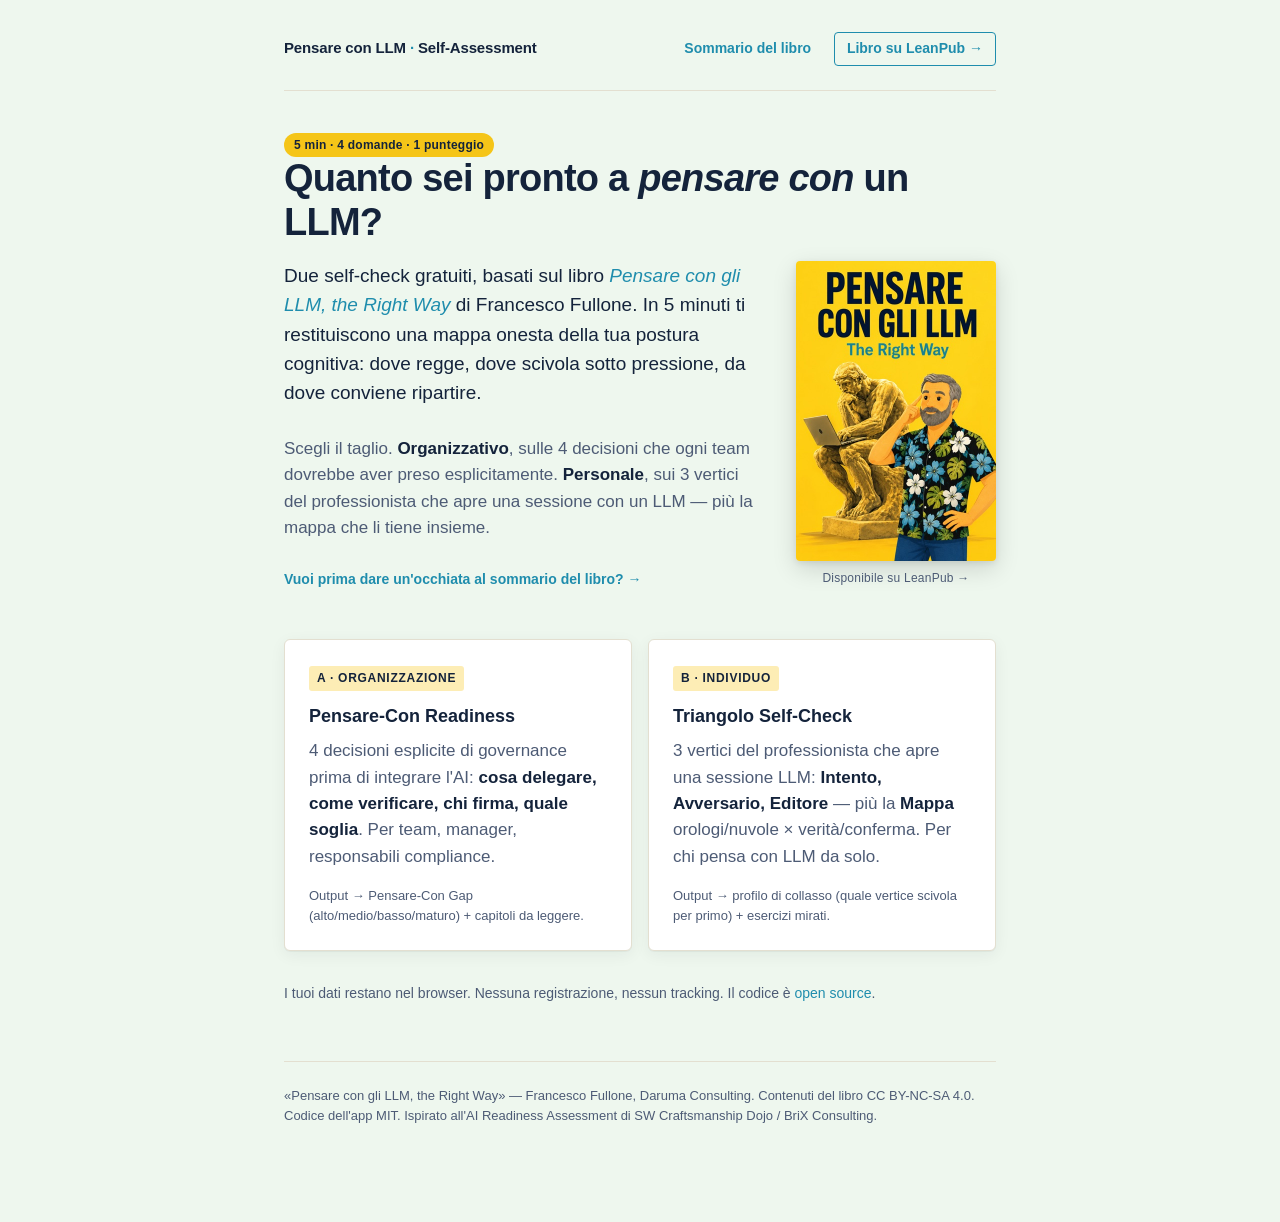
==== index.html @ b84a9ae2 "ui: rendere Sommario e Libro più visibili nel nav + link contestuali - Nav Sommario in evidenza (tea" ====
<!DOCTYPE html>
<html lang="it">
<head>
<meta charset="UTF-8" />
<meta name="viewport" content="width=device-width, initial-scale=1.0" />
<title>Pensare con LLM — Self-Assessment</title>
<meta name="description" content="Due self-check gratuiti basati sul libro «Pensare con gli LLM, the Right Way». 5 minuti, 4 domande, un punteggio." />
<link rel="stylesheet" href="styles.css" />
</head>
<body>
<div class="container">

  <header class="site">
    <div class="brand">Pensare con LLM <span class="dot">·</span> Self-Assessment</div>
    <nav>
      <a href="book/sommario.html" class="nav-highlight">Sommario del libro</a>
      <a href="https://leanpub.com/pensare-con-gli-llm" target="_blank" rel="noopener" class="nav-btn">Libro su LeanPub →</a>
    </nav>
  </header>

  <!-- ===================== LANDING ===================== -->
  <section id="landing">
    <span class="pill">5 min · 4 domande · 1 punteggio</span>
    <h1>Quanto sei pronto a <em>pensare con</em> un LLM?</h1>

    <div class="hero">
      <div class="hero-text">
        <p class="lead">Due self-check gratuiti, basati sul libro <a href="https://leanpub.com/pensare-con-gli-llm" target="_blank" rel="noopener"><em>Pensare con gli LLM, the Right Way</em></a> di Francesco Fullone. In 5 minuti ti restituiscono una mappa onesta della tua postura cognitiva: dove regge, dove scivola sotto pressione, da dove conviene ripartire.</p>
        <p>Scegli il taglio. <strong>Organizzativo</strong>, sulle 4 decisioni che ogni team dovrebbe aver preso esplicitamente. <strong>Personale</strong>, sui 3 vertici del professionista che apre una sessione con un LLM — più la mappa che li tiene insieme.</p>
        <p style="font-size:15px;"><a href="book/sommario.html" class="inline-cta">Vuoi prima dare un'occhiata al sommario del libro? →</a></p>
      </div>
      <a class="hero-cover" href="https://leanpub.com/pensare-con-gli-llm" target="_blank" rel="noopener" aria-label="Pensare con gli LLM, the Right Way — disponibile su LeanPub">
        <img src="assets/copertina.jpg" alt="Copertina del libro «Pensare con gli LLM, the Right Way» di Francesco Fullone" width="200" height="300" />
        <span class="caption">Disponibile su LeanPub →</span>
      </a>
    </div>

    <div class="pick">
      <div class="card" data-start="A" role="button" tabindex="0">
        <span class="tag">A · Organizzazione</span>
        <h3>Pensare-Con Readiness</h3>
        <p>4 decisioni esplicite di governance prima di integrare l'AI: <strong>cosa delegare, come verificare, chi firma, quale soglia</strong>. Per team, manager, responsabili compliance.</p>
        <div class="meta">Output → Pensare-Con Gap (alto/medio/basso/maturo) + capitoli da leggere.</div>
      </div>
      <div class="card" data-start="B" role="button" tabindex="0">
        <span class="tag">B · Individuo</span>
        <h3>Triangolo Self-Check</h3>
        <p>3 vertici del professionista che apre una sessione LLM: <strong>Intento, Avversario, Editore</strong> — più la <strong>Mappa</strong> orologi/nuvole × verità/conferma. Per chi pensa con LLM da solo.</p>
        <div class="meta">Output → profilo di collasso (quale vertice scivola per primo) + esercizi mirati.</div>
      </div>
    </div>

    <p style="font-size:14px;color:var(--ink-soft);">I tuoi dati restano nel browser. Nessuna registrazione, nessun tracking. Il codice è <a href="https://github.com/fullo/the-right-way" target="_blank" rel="noopener">open source</a>.</p>
  </section>

  <!-- ===================== QUIZ ===================== -->
  <section id="quiz" class="hidden">
    <div class="progress">
      <div class="bar"><span id="bar-fill" style="width:0%"></span></div>
      <span id="progress-label">1 / 4</span>
    </div>

    <div class="card question">
      <div class="dim" id="q-dim">DIMENSIONE</div>
      <div class="q" id="q-text">Domanda…</div>
      <div class="sub" id="q-sub"></div>
      <div class="scale" id="q-scale"></div>
    </div>

    <div class="actions">
      <button class="ghost" id="btn-back">← Indietro</button>
      <button id="btn-next" disabled>Avanti →</button>
    </div>
  </section>

  <!-- ===================== RESULT ===================== -->
  <section id="result" class="hidden result">
    <div class="card score-block">
      <div class="label" id="r-title">Risultato</div>
      <div><span class="value" id="r-score">0</span><span class="max">/20</span></div>
      <div class="level" id="r-level">—</div>
    </div>

    <div class="card" style="margin-top:20px;">
      <h2 id="r-headline">—</h2>
      <p id="r-summary">—</p>

      <div class="breakdown" id="r-breakdown"></div>

      <div class="reco">
        <h3>Da dove ripartire</h3>
        <ul id="r-reco"></ul>
      </div>
    </div>

    <p class="muted-link">Curioso di tutto quello che c'è dentro? <a href="book/sommario.html">Vedi il sommario completo del libro →</a></p>

    <div class="actions">
      <button class="ghost" id="btn-restart">↺ Ricomincia</button>
      <a class="btn cta" href="https://leanpub.com/pensare-con-gli-llm" target="_blank" rel="noopener">Leggi il libro →</a>
    </div>
  </section>

  <footer class="site">
    <p>«Pensare con gli LLM, the Right Way» — Francesco Fullone, Daruma Consulting. Contenuti del libro CC BY-NC-SA 4.0. Codice dell'app MIT. Ispirato all'<a href="https://github.com/sw-craftsmanship-dojo/sw-ai-readiness-assessment" target="_blank" rel="noopener">AI Readiness Assessment</a> di SW Craftsmanship Dojo / BriX Consulting.</p>
  </footer>
</div>

<script>
// ===================== DATA =====================
const ASSESSMENTS = {
  A: {
    title: "Pensare-Con Readiness",
    intro: "Le 4 decisioni esplicite di governance, applicate al tuo team o alla tua organizzazione.",
    questions: [
      {
        dim: "Delega",
        q: "Cosa state delegando all'LLM?",
        sub: "Quando un collega apre una sessione LLM per un task lavorativo, c'è una regola scritta che distingue cosa può delegare al modello (nuvola) da cosa deve fare da sé (orologio)?",
        scale: [
          "Nessuna regola: ognuno decide a istinto.",
          "Linea guida verbale, informale.",
          "Esiste un documento, applicato a macchia.",
          "Documento applicato dalla maggioranza.",
          "Criteri espliciti, conosciuti, applicati, aggiornati."
        ]
      },
      {
        dim: "Verifica",
        q: "Come verificate prima di accettare un output?",
        sub: "Per un output critico (che va al cliente, in produzione, in un documento firmato), esiste un protocollo di verifica esplicito che il responsabile deve seguire?",
        scale: [
          "Nessuno verifica: si pubblica e si vede.",
          "Si controlla «a occhio», senza metodo.",
          "C'è una checklist informale.",
          "Protocollo formale, ma non sempre applicato.",
          "Protocollo formale + traccia documentale per ogni output."
        ]
      },
      {
        dim: "Responsabilità",
        q: "Chi firma — nome e cognome?",
        sub: "Per ogni output LLM che esce dall'organizzazione c'è una persona identificabile che firma e risponde?",
        scale: [
          "Nessuno firma davvero.",
          "Firma generica («il team», «l'azienda»).",
          "Il manager firma ma non legge.",
          "Chi produce firma, in modo coerente.",
          "Firma + capacità documentata di difendere l'output."
        ]
      },
      {
        dim: "Soglia",
        q: "Quando vi fermate?",
        sub: "Avete sentinel — metriche, eventi, segnali — che vi dicono quando fermare o ricalibrare l'uso dell'LLM su un caso d'uso?",
        scale: [
          "Nessuna soglia, si va finché non scoppia qualcosa.",
          "Ci si ferma solo dopo lamentele esplicite.",
          "Review trimestrale, post-hoc.",
          "KPI definiti con threshold di allerta.",
          "Sentinel + procedura di stop documentata e provata."
        ]
      }
    ],
    chapters: {
      Delega: { ref: "Cap 1 · Orologi, nuvole e LLM", file: "book/06-chiudere-il-gap.html" },
      Verifica: { ref: "Cap 5 · La pratica avversariale", file: "book/06-chiudere-il-gap.html" },
      Responsabilità: { ref: "Cap 2 · Il Triangolo del Pensare-Con (vertice Editore)", file: "book/06-chiudere-il-gap.html" },
      Soglia: { ref: "Cap 8 §8.1 · Segnali di adozione (leading, sentinel, lagging)", file: "book/06-chiudere-il-gap.html" }
    }
  },

  B: {
    title: "Triangolo Self-Check",
    intro: "I 3 vertici del Triangolo del Pensare-Con + la Mappa orologi/nuvole × verità/conferma.",
    questions: [
      {
        dim: "Intento",
        q: "Sai cosa cerchi prima del primo prompt?",
        sub: "Quando apri una sessione LLM per un task non banale, sai formulare in una frase cosa cerchi e perché — prima di scrivere il primo prompt?",
        scale: [
          "Mai. Scopro mentre scrivo il prompt.",
          "Raramente. Parto e vediamo.",
          "A volte, sui task più importanti.",
          "Spesso. Mi obbligo a formulare prima.",
          "Sempre. È il mio primo passo, esplicito."
        ]
      },
      {
        dim: "Avversario",
        q: "Costruisci la verifica prima di accettare?",
        sub: "Prima di accettare un output LLM su cui poggia una decisione, costruisci la verifica (test, fact-check, controesempio, Chain-of-Verification)?",
        scale: [
          "Mai. Se «suona bene», va bene.",
          "Solo se intuisco un problema.",
          "A volte, in modo improvvisato.",
          "Spesso, in modo strutturato.",
          "Sempre, con un metodo (CoVe, triade abduzione/deduzione/induzione)."
        ]
      },
      {
        dim: "Editore",
        q: "Puoi firmare e difendere quello che pubblichi?",
        sub: "Quando pubblichi o consegni qualcosa prodotto con LLM, potresti spiegare e difendere ogni scelta a un esperto di dominio?",
        scale: [
          "No, copio-incollo e spero.",
          "Solo per i pezzi più visibili.",
          "Per i pezzi che ho riletto.",
          "Sì, sostanzialmente sì.",
          "Sì, su tutto: la firma è mia e la posso difendere."
        ]
      },
      {
        dim: "Mappa",
        q: "Riconosci dove sei prima di scrivere il prompt?",
        sub: "Sai dire se il task è orologio o nuvola, e se stai cercando verità o conferma — prima di scrivere il primo prompt?",
        scale: [
          "Non ci penso. Scrivo il prompt e basta.",
          "Ci penso solo dopo, se l'output mi spiazza.",
          "A volte prima, sui task complessi.",
          "Spesso prima, in modo deliberato.",
          "Sempre prima. È un check esplicito."
        ]
      }
    ],
    chapters: {
      Intento:    { ref: "Cap 2 · Il Triangolo (vertice Intento)", file: "book/06-chiudere-il-gap.html" },
      Avversario: { ref: "Cap 5 · La pratica avversariale", file: "book/06-chiudere-il-gap.html" },
      Editore:    { ref: "Cap 2 §2.3 · Il vertice Editore + Cap 8 · Non farsi usare", file: "book/06-chiudere-il-gap.html" },
      Mappa:      { ref: "Cap 1 · Orologi, nuvole e LLM", file: "book/06-chiudere-il-gap.html" }
    }
  }
};

// ===================== STATE =====================
const state = {
  type: null,        // 'A' | 'B'
  idx: 0,
  answers: [],       // array of 1..5
};

// ===================== DOM =====================
const $ = (id) => document.getElementById(id);
const landing = $("landing"), quiz = $("quiz"), result = $("result");

// ===================== LANDING → QUIZ =====================
document.querySelectorAll("[data-start]").forEach(el => {
  const start = () => begin(el.getAttribute("data-start"));
  el.addEventListener("click", start);
  el.addEventListener("keydown", (e) => { if (e.key === "Enter" || e.key === " ") { e.preventDefault(); start(); } });
});

function begin(type) {
  state.type = type;
  state.idx = 0;
  state.answers = [];
  landing.classList.add("hidden");
  result.classList.add("hidden");
  quiz.classList.remove("hidden");
  render();
}

// ===================== QUIZ RENDER =====================
function render() {
  const a = ASSESSMENTS[state.type];
  const q = a.questions[state.idx];
  $("q-dim").textContent = q.dim.toUpperCase();
  $("q-text").textContent = q.q;
  $("q-sub").textContent = q.sub;

  const scale = $("q-scale");
  scale.innerHTML = "";
  q.scale.forEach((label, i) => {
    const lvl = i + 1;
    const id = `opt-${lvl}`;
    const wrap = document.createElement("label");
    wrap.setAttribute("for", id);
    if (state.answers[state.idx] === lvl) wrap.classList.add("selected");
    wrap.innerHTML = `
      <input type="radio" name="answer" id="${id}" value="${lvl}" ${state.answers[state.idx] === lvl ? "checked" : ""}/>
      <span class="lvl">${lvl}</span>
      <span class="txt">${label}</span>
    `;
    wrap.addEventListener("click", () => {
      state.answers[state.idx] = lvl;
      document.querySelectorAll(".scale label").forEach(l => l.classList.remove("selected"));
      wrap.classList.add("selected");
      $("btn-next").disabled = false;
    });
    scale.appendChild(wrap);
  });

  // progress
  const pct = (state.idx / a.questions.length) * 100;
  $("bar-fill").style.width = pct + "%";
  $("progress-label").textContent = `${state.idx + 1} / ${a.questions.length}`;

  // buttons
  $("btn-back").style.visibility = state.idx === 0 ? "hidden" : "visible";
  $("btn-next").textContent = state.idx === a.questions.length - 1 ? "Vedi il risultato →" : "Avanti →";
  $("btn-next").disabled = !state.answers[state.idx];
}

$("btn-back").addEventListener("click", () => {
  if (state.idx > 0) { state.idx--; render(); }
});
$("btn-next").addEventListener("click", () => {
  const a = ASSESSMENTS[state.type];
  if (!state.answers[state.idx]) return;
  if (state.idx < a.questions.length - 1) { state.idx++; render(); }
  else { showResult(); }
});

// ===================== RESULT =====================
function showResult() {
  const a = ASSESSMENTS[state.type];
  const score = state.answers.reduce((s, v) => s + v, 0);
  const max = a.questions.length * 5;

  let levelKey, levelTxt, headline, summary;
  if (score <= 8) {
    levelKey = "high"; levelTxt = "Gap alto";
    headline = "Stai pensando per conto dell'LLM, non con l'LLM.";
    summary = "Nessuno dei 4 presidi è in posto. Non è una bocciatura: è la condizione di partenza di chi sta adottando LLM senza una postura critica. Buona notizia: ogni domanda con punteggio basso indica un capitolo concreto da cui ripartire.";
  } else if (score <= 13) {
    levelKey = "med"; levelTxt = "Gap medio";
    headline = "Una postura c'è, ma scivola sotto pressione.";
    summary = "Hai presidi parziali. Il rischio è che funzionino nei casi facili e collassino in quelli difficili — proprio quando servono. La dimensione con punteggio più basso ti dice dove il prossimo errore strutturale si annida.";
  } else if (score <= 17) {
    levelKey = "low"; levelTxt = "Gap basso";
    headline = "Postura solida. Il prossimo livello è la consistenza.";
    summary = "Le decisioni esplicite sono presenti. Il passaggio successivo è renderle abituali sotto stanchezza, fretta e pressione del calendario — la condizione in cui l'LLM «aiuta» di più, e va presidiato di più.";
  } else {
    levelKey = "mature"; levelTxt = "Pratica matura";
    headline = "Stai pensando con l'LLM, non per suo conto.";
    summary = "Risultato raro. Verifica che non sia auto-indulgenza: rifai il check fra 30 giorni su un caso reale, non in astratto, e confronta con un collega che misura le stesse cose. La maturità si dimostra in pubblico, non sul foglio.";
  }

  $("r-title").textContent = a.title;
  $("r-score").textContent = score;
  $("r-level").textContent = levelTxt;
  $("r-level").className = "level " + levelKey;
  $("r-headline").textContent = headline;
  $("r-summary").textContent = summary;

  // Breakdown
  const bd = $("r-breakdown");
  bd.innerHTML = "";
  a.questions.forEach((q, i) => {
    const v = state.answers[i] || 0;
    const row = document.createElement("div");
    row.className = "row";
    row.innerHTML = `
      <div class="dim-name">${q.dim}</div>
      <div class="meter"><span style="width:${(v/5)*100}%"></span></div>
      <div class="num">${v}/5</div>
    `;
    bd.appendChild(row);
  });

  // Recommendations: lowest-scoring dimensions first
  const ordered = a.questions
    .map((q, i) => ({ dim: q.dim, v: state.answers[i] || 0 }))
    .sort((x, y) => x.v - y.v);
  const reco = $("r-reco");
  reco.innerHTML = "";
  ordered.slice(0, 2).forEach(({ dim, v }) => {
    const ch = a.chapters[dim];
    const li = document.createElement("li");
    li.innerHTML = `<strong>${dim} (${v}/5)</strong> → <a href="${ch.file}">${ch.ref}</a>`;
    reco.appendChild(li);
  });

  quiz.classList.add("hidden");
  result.classList.remove("hidden");
  window.scrollTo({ top: 0, behavior: "smooth" });
}

$("btn-restart").addEventListener("click", () => {
  state.type = null; state.idx = 0; state.answers = [];
  result.classList.add("hidden");
  quiz.classList.add("hidden");
  landing.classList.remove("hidden");
  window.scrollTo({ top: 0, behavior: "smooth" });
});
</script>
</body>
</html>
---- styles.css ----
:root {
  /* Palette tratta dalla copertina del libro */
  --bg: #eef7ee;            /* verde tenue, dalle foglie della camicia in copertina */
  --ink: #14233b;           /* navy del titolo in copertina */
  --ink-soft: #4d5b75;      /* navy attenuato per testo secondario */
  --line: #e3dfd0;          /* beige caldo */
  --card: #ffffff;
  --accent: #1f8dad;        /* teal — «The Right Way» in copertina */
  --accent-hover: #186e88;
  --accent-soft: #d0e7f0;
  --yellow: #f5c518;        /* giallo della copertina */
  --yellow-soft: #fdedb5;
  --good: #1f7a5d;
  --warn: #8a6510;
  --bad: #c44a1a;
  --radius: 6px;
  --shadow: 0 1px 0 rgba(0,0,0,0.04), 0 4px 16px rgba(20,35,59,0.06);
}
* { box-sizing: border-box; }
html, body { margin: 0; padding: 0; background: var(--bg); color: var(--ink); }
body {
  font-family: -apple-system, BlinkMacSystemFont, "Segoe UI", "Helvetica Neue", Arial, sans-serif;
  font-size: 17px;
  line-height: 1.55;
  -webkit-font-smoothing: antialiased;
}
.container { max-width: 760px; margin: 0 auto; padding: 32px 24px 80px; }

/* ===== HEADER / FOOTER ===== */
header.site { display: flex; justify-content: space-between; align-items: baseline; padding-bottom: 24px; border-bottom: 1px solid var(--line); margin-bottom: 40px; flex-wrap: wrap; gap: 12px; }
header.site .brand { font-weight: 700; font-size: 15px; letter-spacing: -0.01em; }
header.site .brand a { color: inherit; text-decoration: none; }
header.site .brand .dot { color: var(--accent); }
header.site nav a {
  color: var(--ink-soft);
  text-decoration: none;
  font-size: 14px;
  margin-left: 18px;
  transition: color 0.15s ease, background 0.15s ease, border-color 0.15s ease;
}
header.site nav a:hover { color: var(--accent); }

/* «Sommario» — link interno in evidenza */
header.site nav a.nav-highlight {
  color: var(--accent);
  font-weight: 700;
  border-bottom: 2px solid transparent;
  padding-bottom: 2px;
}
header.site nav a.nav-highlight:hover {
  border-bottom-color: var(--accent);
}

/* «Libro» — link esterno (LeanPub), stile bottone */
header.site nav a.nav-btn {
  display: inline-block;
  padding: 5px 12px;
  border: 1.5px solid var(--accent);
  border-radius: 4px;
  color: var(--accent);
  font-weight: 700;
}
header.site nav a.nav-btn:hover {
  background: var(--accent);
  color: white;
}

/* Mini link inline per richiami contestuali (es. nella buy CTA o sotto un'azione) */
.inline-cta {
  display: inline-block;
  margin-top: 12px;
  font-size: 14px;
  font-weight: 600;
  color: var(--accent);
  text-decoration: none;
}
.inline-cta:hover { text-decoration: underline; }
.muted-link {
  font-size: 14px;
  color: var(--ink-soft);
  text-align: center;
  margin: 0 0 16px;
}
.muted-link a { color: var(--accent); font-weight: 600; }
.muted-link a:hover { text-decoration: underline; }

footer.site { margin-top: 56px; padding-top: 24px; border-top: 1px solid var(--line); color: var(--ink-soft); font-size: 13px; }
footer.site a { color: var(--ink-soft); }

/* ===== TIPOGRAFIA ===== */
h1 { font-size: 38px; line-height: 1.15; letter-spacing: -0.02em; margin: 0 0 12px; font-weight: 700; }
h2 { font-size: 24px; line-height: 1.25; letter-spacing: -0.01em; margin: 36px 0 12px; font-weight: 600; }
h3 { font-size: 18px; margin: 28px 0 8px; font-weight: 600; }
p { margin: 0 0 16px; color: var(--ink-soft); }
p.lead { font-size: 19px; color: var(--ink); margin-bottom: 28px; }
a { color: var(--accent); text-decoration: none; }
a:hover { text-decoration: underline; }

blockquote {
  margin: 20px 0;
  padding: 14px 20px;
  border-left: 3px solid var(--accent);
  background: var(--card);
  color: var(--ink);
  font-style: italic;
  border-radius: 0 var(--radius) var(--radius) 0;
}
blockquote p { color: var(--ink); margin: 0 0 8px; }
blockquote p:last-child { margin-bottom: 0; }

code {
  font-family: ui-monospace, "SF Mono", Menlo, Consolas, monospace;
  font-size: 0.92em;
  background: var(--yellow-soft);
  color: var(--ink);
  padding: 1px 6px;
  border-radius: 3px;
}
pre {
  background: var(--ink);
  color: #f7f5f1;
  padding: 16px 18px;
  border-radius: var(--radius);
  overflow-x: auto;
  font-size: 14px;
  line-height: 1.5;
}
pre code { background: transparent; color: inherit; padding: 0; }

ul, ol { padding-left: 22px; margin: 0 0 16px; }
li { margin: 4px 0; color: var(--ink); }
li p { color: var(--ink); margin: 0; }

hr { border: 0; border-top: 1px solid var(--line); margin: 36px 0; }

table {
  width: 100%;
  border-collapse: collapse;
  margin: 20px 0;
  font-size: 15px;
  background: var(--card);
  border: 1px solid var(--line);
  border-radius: var(--radius);
  overflow: hidden;
}
th, td {
  padding: 10px 14px;
  text-align: left;
  border-bottom: 1px solid var(--line);
  vertical-align: top;
}
th { font-weight: 600; background: #efebe2; color: var(--ink); }
tr:last-child td { border-bottom: 0; }

em { font-style: italic; }
strong { font-weight: 600; color: var(--ink); }

/* ===== CARDS / GENERIC ===== */
.card {
  background: var(--card);
  border: 1px solid var(--line);
  border-radius: var(--radius);
  padding: 24px;
  box-shadow: var(--shadow);
}

.pill {
  display: inline-block; font-size: 12px; padding: 3px 10px;
  background: var(--yellow); color: var(--ink);
  border-radius: 99px; font-weight: 700;
  letter-spacing: 0.02em; margin-right: 8px;
}

button, .btn {
  font: inherit; cursor: pointer;
  background: var(--ink); color: white; border: 0;
  padding: 11px 20px; border-radius: var(--radius);
  font-weight: 600; font-size: 15px;
  transition: background 0.15s ease, transform 0.05s ease;
  display: inline-block;
  text-decoration: none;
}
button:hover, .btn:hover { background: var(--accent-hover); color: white; text-decoration: none; }
button:disabled { background: var(--line); color: var(--ink-soft); cursor: not-allowed; }
button.ghost { background: transparent; color: var(--ink-soft); }
button.ghost:hover { background: transparent; color: var(--accent); }
.btn.cta { background: var(--accent); color: white; }
.btn.cta:hover { background: var(--accent-hover); color: white; }

.hidden { display: none !important; }

/* ===== LANDING — hero con cover ===== */
.hero {
  display: grid;
  grid-template-columns: 1fr;
  gap: 24px;
  align-items: start;
  margin: 16px 0 32px;
}
@media (min-width: 720px) {
  .hero {
    grid-template-columns: 1fr 200px;
    gap: 36px;
  }
}
.hero-text { min-width: 0; }
.hero-cover {
  display: block;
  width: 100%;
  max-width: 200px;
  justify-self: end;
}
.hero-cover img {
  display: block;
  width: 100%;
  height: auto;
  border-radius: 4px;
  box-shadow: 0 8px 24px rgba(0,0,0,0.14), 0 2px 6px rgba(0,0,0,0.08);
  transition: transform 0.18s ease, box-shadow 0.18s ease;
}
.hero-cover:hover img {
  transform: translateY(-3px);
  box-shadow: 0 12px 28px rgba(0,0,0,0.18), 0 3px 8px rgba(0,0,0,0.1);
}
.hero-cover .caption {
  display: block;
  text-align: center;
  font-size: 12px;
  color: var(--ink-soft);
  margin-top: 8px;
  letter-spacing: 0.02em;
}

/* ===== LANDING (index.html) ===== */
.pick {
  display: grid; gap: 16px; grid-template-columns: 1fr;
  margin: 32px 0;
}
@media (min-width: 680px) { .pick { grid-template-columns: 1fr 1fr; } }
.pick .card { cursor: pointer; transition: transform 0.08s ease, border-color 0.15s ease; }
.pick .card:hover { border-color: var(--accent); transform: translateY(-1px); }
.pick .tag { display: inline-block; font-size: 12px; text-transform: uppercase; letter-spacing: 0.06em; padding: 3px 8px; border-radius: 3px; background: var(--yellow-soft); color: var(--ink); margin-bottom: 12px; font-weight: 700; }
.pick h3 { margin-top: 0; }
.pick .meta { font-size: 13px; color: var(--ink-soft); margin-top: 12px; }

/* ===== QUIZ ===== */
.progress {
  display: flex; align-items: center; gap: 12px; margin-bottom: 28px;
  font-size: 13px; color: var(--ink-soft);
}
.progress .bar { flex: 1; height: 4px; background: var(--line); border-radius: 2px; overflow: hidden; }
.progress .bar > span { display: block; height: 100%; background: var(--accent); transition: width 0.25s ease; }

.question { margin-bottom: 20px; }
.question .dim { font-size: 12px; text-transform: uppercase; letter-spacing: 0.08em; color: var(--accent); font-weight: 700; margin-bottom: 8px; }
.question .q { font-size: 21px; line-height: 1.35; font-weight: 600; margin-bottom: 4px; }
.question .sub { color: var(--ink-soft); font-size: 15px; margin-bottom: 20px; }

.scale { display: grid; gap: 8px; }
.scale label {
  display: flex; align-items: flex-start; gap: 12px;
  padding: 12px 14px;
  border: 1px solid var(--line);
  border-radius: var(--radius);
  cursor: pointer;
  background: var(--card);
  transition: border-color 0.15s ease, background 0.15s ease;
}
.scale label:hover { border-color: var(--accent); }
.scale label.selected { border-color: var(--accent); background: var(--accent-soft); }
.scale input { margin-top: 4px; accent-color: var(--accent); }
.scale .lvl { font-weight: 600; min-width: 14px; }
.scale .txt { color: var(--ink); }

.actions { display: flex; justify-content: space-between; margin-top: 28px; gap: 12px; align-items: center; }

/* ===== RESULT ===== */
.result .score-block { text-align: center; padding: 28px 16px; }
.result .score-block .label { text-transform: uppercase; letter-spacing: 0.1em; font-size: 12px; color: var(--ink-soft); margin-bottom: 8px; }
.result .score-block .value { font-size: 64px; font-weight: 700; letter-spacing: -0.03em; line-height: 1; }
.result .score-block .max { color: var(--ink-soft); font-size: 22px; }
.result .level { display: inline-block; padding: 6px 14px; border-radius: 99px; font-size: 13px; font-weight: 600; margin-top: 12px; }
.result .level.high { background: #f7d8cc; color: var(--bad); }
.result .level.med  { background: var(--yellow-soft); color: var(--warn); }
.result .level.low  { background: var(--accent-soft); color: var(--accent); }
.result .level.mature { background: #d0e8dc; color: var(--good); }

.breakdown { margin-top: 32px; }
.breakdown .row { display: grid; grid-template-columns: 130px 1fr 40px; gap: 14px; align-items: center; padding: 10px 0; border-bottom: 1px dashed var(--line); }
.breakdown .row:last-child { border-bottom: 0; }
.breakdown .dim-name { font-weight: 600; font-size: 14px; text-transform: uppercase; letter-spacing: 0.05em; }
.breakdown .meter { height: 6px; background: var(--line); border-radius: 3px; overflow: hidden; }
.breakdown .meter > span { display: block; height: 100%; background: var(--accent); }
.breakdown .num { text-align: right; font-variant-numeric: tabular-nums; color: var(--ink-soft); font-size: 14px; }

.reco { margin-top: 28px; }
.reco h3 { margin-bottom: 8px; }
.reco ul { padding-left: 20px; margin: 0; }
.reco li { margin: 6px 0; color: var(--ink); }

/* ===== CHAPTER PAGES ===== */
.chapter-meta {
  font-size: 12px;
  text-transform: uppercase;
  letter-spacing: 0.1em;
  color: var(--accent);
  font-weight: 700;
  margin-bottom: 8px;
}
article.chapter {
  margin-bottom: 48px;
}
article.chapter h1 { margin-bottom: 24px; }
article.chapter p:first-of-type { font-size: 19px; color: var(--ink); }

.buy-cta {
  margin-top: 40px;
  background: linear-gradient(180deg, var(--card) 0%, #e5f1e5 100%);
  border-color: var(--accent);
  display: grid;
  grid-template-columns: 130px 1fr;
  gap: 24px;
  align-items: center;
}
@media (max-width: 560px) {
  .buy-cta {
    grid-template-columns: 1fr;
    text-align: center;
    gap: 16px;
  }
  .buy-cta-cover { justify-self: center; max-width: 140px; }
}
.buy-cta-cover {
  display: block;
  width: 100%;
}
.buy-cta-cover img {
  display: block;
  width: 100%;
  height: auto;
  border-radius: 4px;
  box-shadow: 0 6px 18px rgba(0,0,0,0.14), 0 2px 4px rgba(0,0,0,0.08);
  transition: transform 0.18s ease;
}
.buy-cta-cover:hover img { transform: translateY(-2px); }
.buy-cta-body h3 { margin-top: 0; font-size: 22px; }
.buy-cta-body p { color: var(--ink-soft); margin-bottom: 18px; }
.buy-cta-body .btn.cta { font-size: 16px; padding: 13px 24px; }
.buy-cta-body .price-note {
  display: block;
  margin-top: 12px;
  font-size: 13px;
  color: var(--ink-soft);
}

/* ===== SOMMARIO (TOC libro) ===== */
.toc-part-header {
  font-size: 13px;
  text-transform: uppercase;
  letter-spacing: 0.12em;
  color: var(--accent);
  font-weight: 700;
  margin: 44px 0 16px;
  padding-bottom: 8px;
  border-bottom: 2px solid var(--accent);
}
.toc-part-header .label {
  display: inline-block;
  margin-right: 10px;
  padding: 3px 8px;
  background: var(--yellow);
  color: var(--ink);
  border-radius: 3px;
  letter-spacing: 0.08em;
}

.toc-entry {
  display: grid;
  grid-template-columns: 70px 1fr;
  gap: 18px;
  align-items: start;
  padding: 18px 0;
  border-bottom: 1px solid var(--line);
}
.toc-entry:last-child { border-bottom: 0; }
.toc-num {
  font-size: 26px;
  font-weight: 700;
  color: var(--accent);
  font-variant-numeric: tabular-nums;
  line-height: 1;
  letter-spacing: -0.02em;
}
.toc-content { min-width: 0; }
.toc-content h3 {
  margin: 0 0 6px;
  font-size: 18px;
  line-height: 1.3;
  color: var(--ink);
}
.toc-content p {
  margin: 0;
  color: var(--ink-soft);
  font-size: 15px;
  line-height: 1.5;
}

.toc-meta {
  display: flex;
  gap: 16px;
  flex-wrap: wrap;
  margin: 20px 0 4px;
  font-size: 14px;
  color: var(--ink-soft);
}
.toc-meta span {
  background: var(--card);
  border: 1px solid var(--line);
  border-radius: 99px;
  padding: 4px 12px;
}
.toc-meta strong { color: var(--ink); }

.chapter-nav {
  display: flex;
  justify-content: space-between;
  align-items: center;
  margin-top: 40px;
  padding-top: 20px;
  border-top: 1px solid var(--line);
  font-size: 14px;
  gap: 16px;
  flex-wrap: wrap;
}
.chapter-nav a {
  color: var(--ink-soft);
  text-decoration: none;
  max-width: 45%;
}
.chapter-nav a:hover { color: var(--accent); text-decoration: none; }
.chapter-nav a.next { text-align: right; margin-left: auto; }
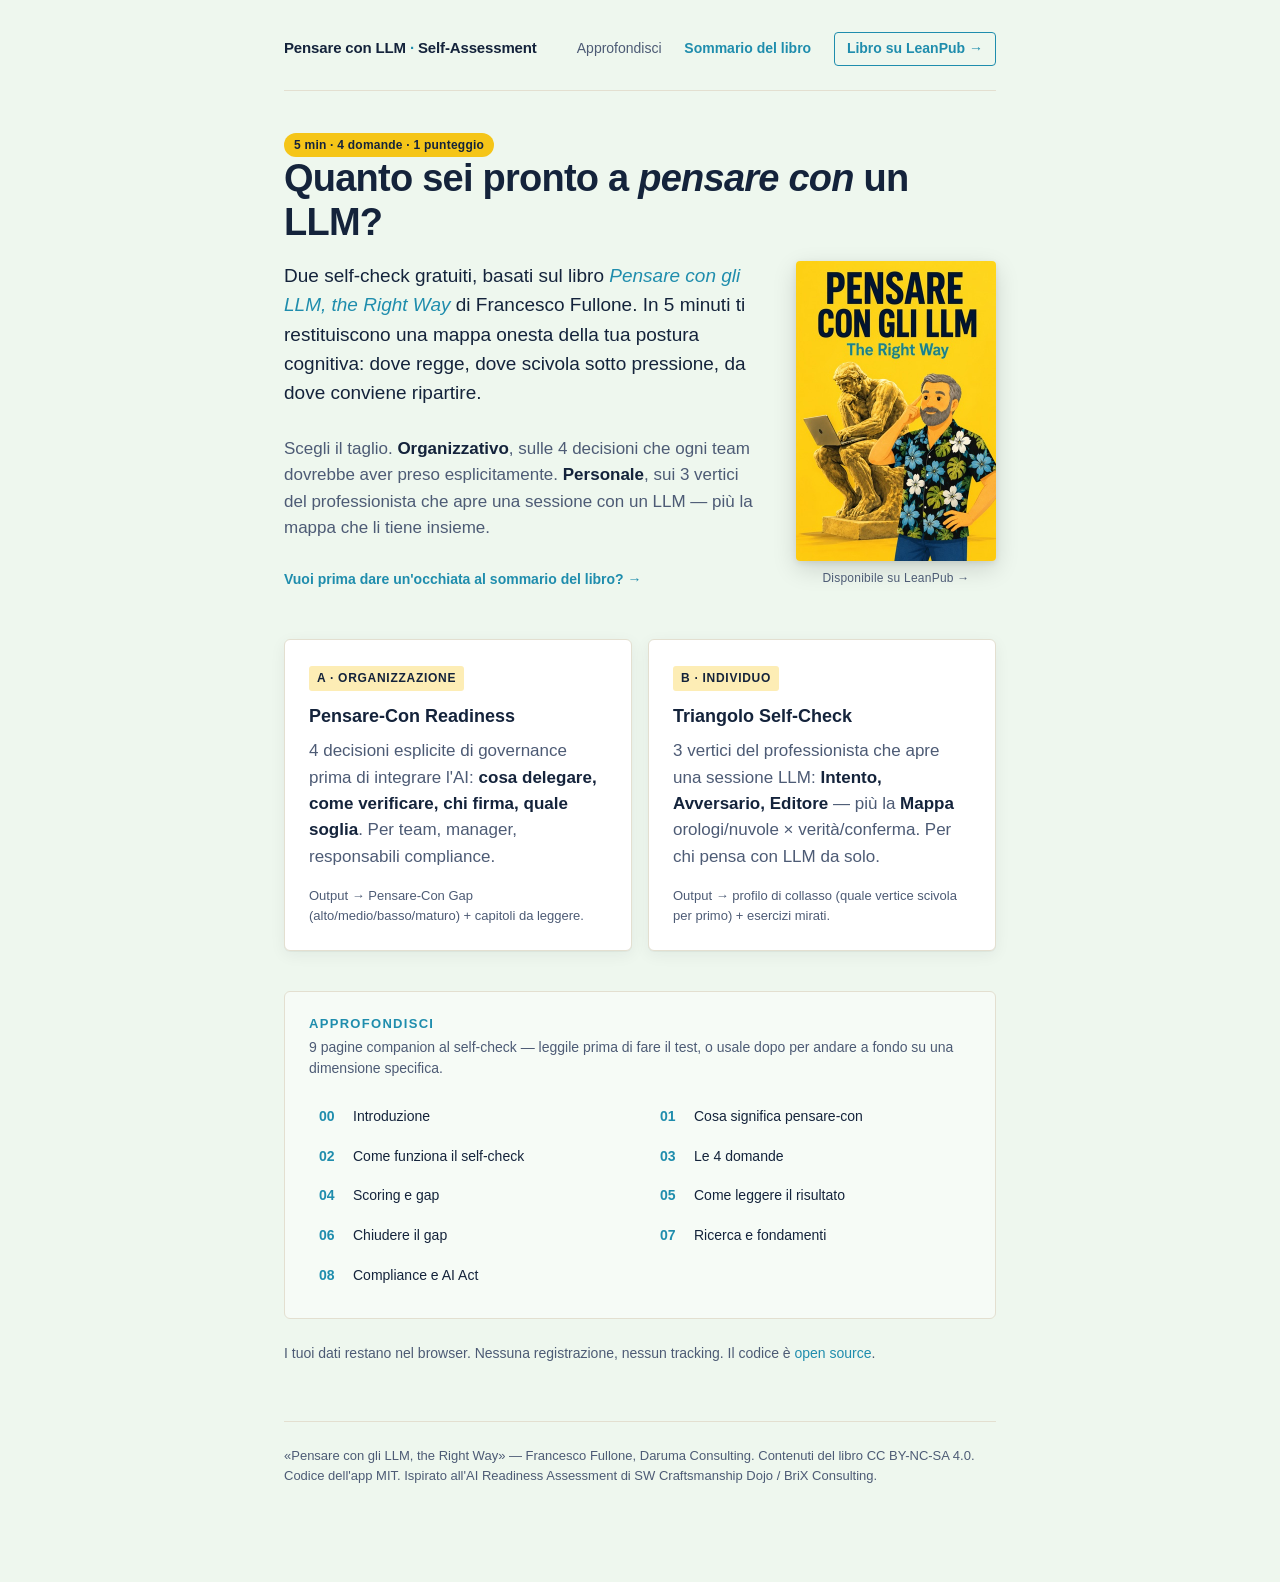
==== commit a2c82f8a: "ui: ripristinare accesso ai 9 capitoli companion dalla landing - Nav landing: aggiunto link «Approfo" ====
--- a/index.html
+++ b/index.html
@@ -13,6 +13,7 @@
   <header class="site">
     <div class="brand">Pensare con LLM <span class="dot">·</span> Self-Assessment</div>
     <nav>
+      <a href="book/00-introduzione.html">Approfondisci</a>
       <a href="book/sommario.html" class="nav-highlight">Sommario del libro</a>
       <a href="https://leanpub.com/pensare-con-gli-llm" target="_blank" rel="noopener" class="nav-btn">Libro su LeanPub →</a>
     </nav>
@@ -50,7 +51,23 @@
       </div>
     </div>
 
-    <p style="font-size:14px;color:var(--ink-soft);">I tuoi dati restano nel browser. Nessuna registrazione, nessun tracking. Il codice è <a href="https://github.com/fullo/the-right-way" target="_blank" rel="noopener">open source</a>.</p>
+    <section class="chapter-index" id="approfondisci">
+      <h2>Approfondisci</h2>
+      <p class="sub">9 pagine companion al self-check — leggile prima di fare il test, o usale dopo per andare a fondo su una dimensione specifica.</p>
+      <ol>
+        <li><a href="book/00-introduzione.html"><span class="num">00</span><span class="title">Introduzione</span></a></li>
+        <li><a href="book/01-cosa-significa-pensare-con.html"><span class="num">01</span><span class="title">Cosa significa pensare-con</span></a></li>
+        <li><a href="book/02-come-funziona-il-self-check.html"><span class="num">02</span><span class="title">Come funziona il self-check</span></a></li>
+        <li><a href="book/03-le-quattro-domande.html"><span class="num">03</span><span class="title">Le 4 domande</span></a></li>
+        <li><a href="book/04-scoring-e-gap.html"><span class="num">04</span><span class="title">Scoring e gap</span></a></li>
+        <li><a href="book/05-come-leggere-il-risultato.html"><span class="num">05</span><span class="title">Come leggere il risultato</span></a></li>
+        <li><a href="book/06-chiudere-il-gap.html"><span class="num">06</span><span class="title">Chiudere il gap</span></a></li>
+        <li><a href="book/07-ricerca-e-fondamenti.html"><span class="num">07</span><span class="title">Ricerca e fondamenti</span></a></li>
+        <li><a href="book/08-rischio-regolatorio.html"><span class="num">08</span><span class="title">Compliance e AI Act</span></a></li>
+      </ol>
+    </section>
+
+    <p style="font-size:14px;color:var(--ink-soft);">I tuoi dati restano nel browser. Nessuna registrazione, nessun tracking. Il codice è <a href="https://github.com/fullo/pensare-con-gli-llm-assessment" target="_blank" rel="noopener">open source</a>.</p>
   </section>
 
   <!-- ===================== QUIZ ===================== -->
--- a/styles.css
+++ b/styles.css
@@ -65,6 +65,63 @@
   color: white;
 }
 
+/* ===== INDICE DEI CAPITOLI (sulla landing) ===== */
+.chapter-index {
+  margin: 40px 0 24px;
+  padding: 24px;
+  border: 1px solid var(--line);
+  border-radius: var(--radius);
+  background: rgba(255,255,255,0.5);
+}
+.chapter-index h2 {
+  font-size: 13px;
+  text-transform: uppercase;
+  letter-spacing: 0.1em;
+  color: var(--accent);
+  margin: 0 0 4px;
+  font-weight: 700;
+}
+.chapter-index .sub {
+  color: var(--ink-soft);
+  font-size: 14px;
+  margin: 0 0 18px;
+}
+.chapter-index ol {
+  list-style: none;
+  padding: 0;
+  margin: 0;
+  display: grid;
+  grid-template-columns: 1fr;
+  gap: 2px;
+}
+@media (min-width: 680px) {
+  .chapter-index ol { grid-template-columns: 1fr 1fr; gap: 2px 20px; }
+}
+.chapter-index li { margin: 0; }
+.chapter-index a {
+  display: flex;
+  align-items: baseline;
+  gap: 10px;
+  padding: 8px 10px;
+  border-radius: 4px;
+  text-decoration: none;
+  transition: background 0.12s ease, color 0.12s ease;
+}
+.chapter-index a:hover { background: var(--accent-soft); }
+.chapter-index .num {
+  flex: 0 0 24px;
+  color: var(--accent);
+  font-weight: 700;
+  font-variant-numeric: tabular-nums;
+  font-size: 14px;
+}
+.chapter-index .title {
+  color: var(--ink);
+  font-size: 14px;
+  font-weight: 500;
+}
+.chapter-index a:hover .title { color: var(--accent); }
+
 /* Mini link inline per richiami contestuali (es. nella buy CTA o sotto un'azione) */
 .inline-cta {
   display: inline-block;
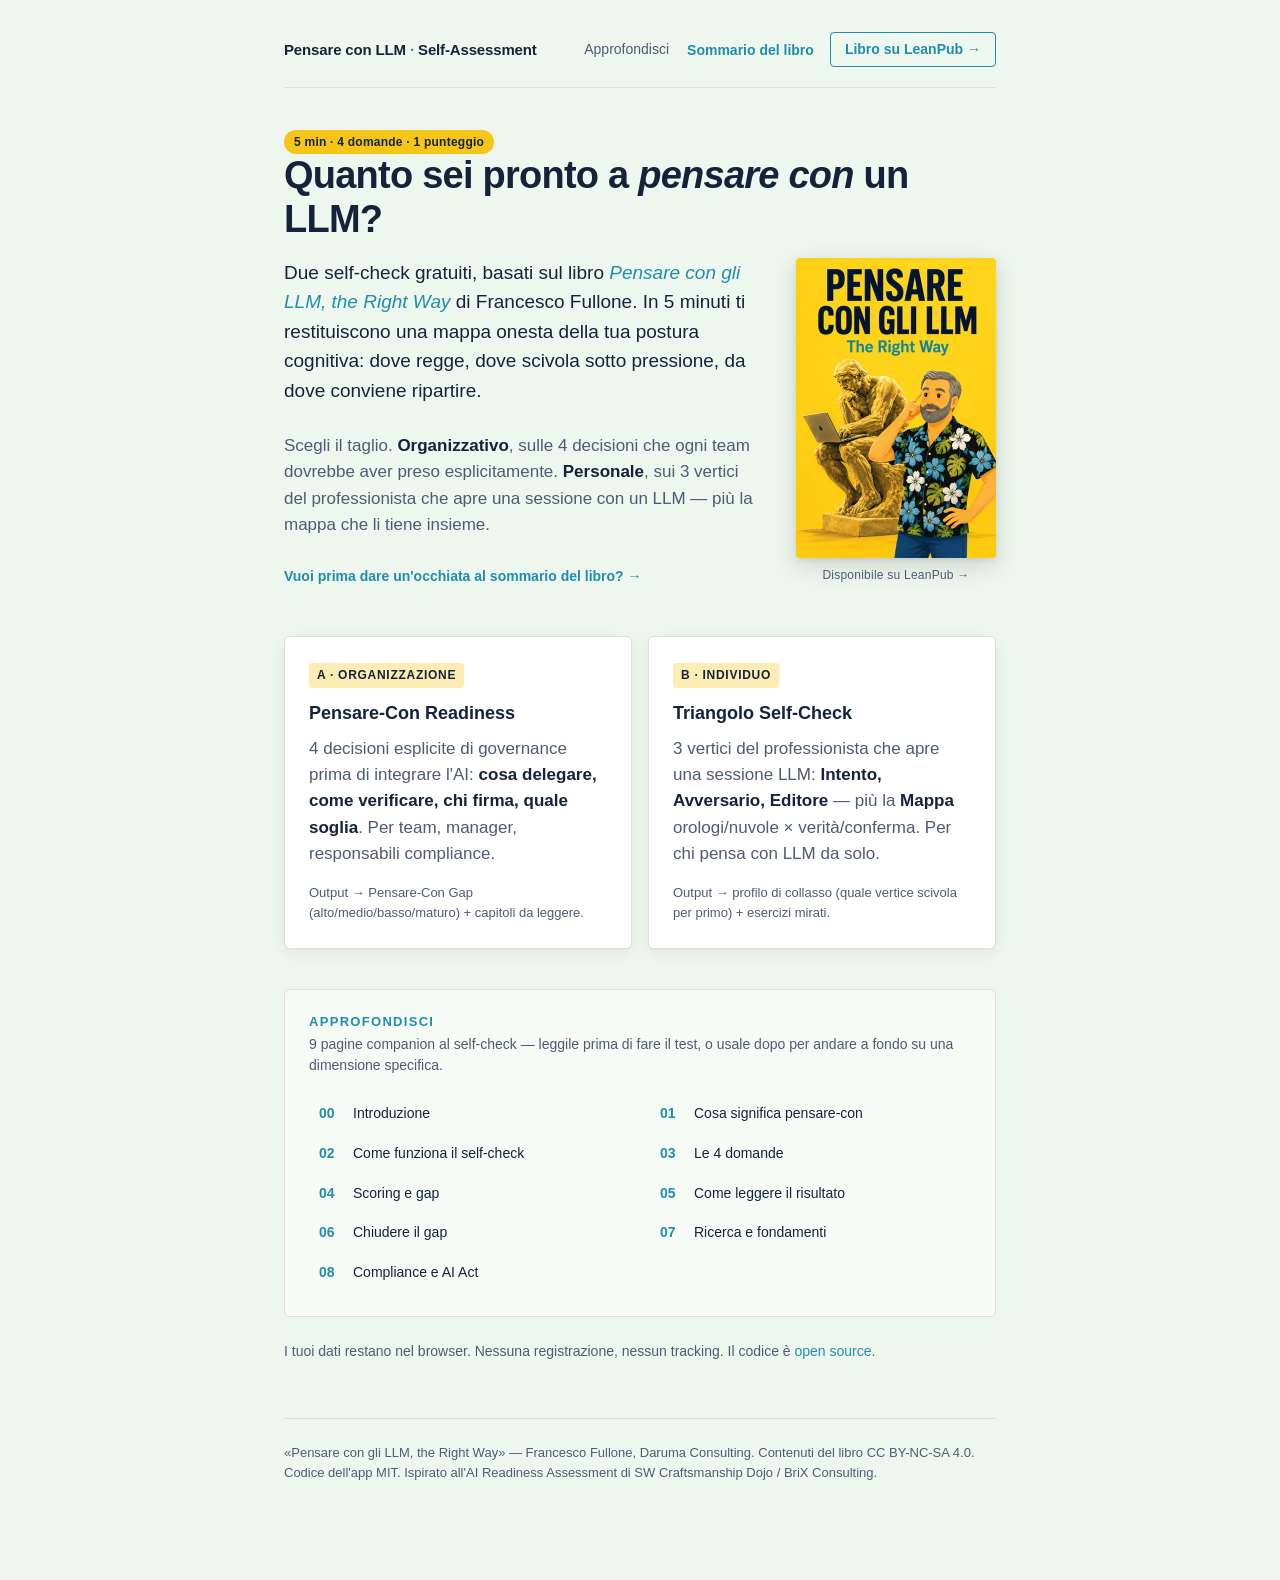
==== commit ba15c88b: "fix(ui): nav non spezza più singoli link su layout stretti feat(seo): Open Graph + Twitter Card + ca" ====
--- a/index.html
+++ b/index.html
@@ -4,20 +4,65 @@
 <meta charset="UTF-8" />
 <meta name="viewport" content="width=device-width, initial-scale=1.0" />
 <title>Pensare con LLM — Self-Assessment</title>
-<meta name="description" content="Due self-check gratuiti basati sul libro «Pensare con gli LLM, the Right Way». 5 minuti, 4 domande, un punteggio." />
+<meta name="description" content="Due self-check gratuiti basati sul libro «Pensare con gli LLM, the Right Way» di Francesco Fullone. 5 minuti, 4 domande, 1 punteggio. Per chi pensa con un LLM e vuole verificare la propria postura cognitiva." />
+<link rel="canonical" href="https://fullo.github.io/pensare-con-gli-llm-assessment/" />
+
+<!-- Open Graph -->
+<meta property="og:type" content="website" />
+<meta property="og:title" content="Pensare con LLM — Self-Assessment" />
+<meta property="og:description" content="Due self-check gratuiti basati sul libro «Pensare con gli LLM, the Right Way» di Francesco Fullone. 5 minuti, 4 domande, 1 punteggio." />
+<meta property="og:url" content="https://fullo.github.io/pensare-con-gli-llm-assessment/" />
+<meta property="og:image" content="https://fullo.github.io/pensare-con-gli-llm-assessment/assets/copertina.jpg" />
+<meta property="og:image:alt" content="Copertina di «Pensare con gli LLM, the Right Way» di Francesco Fullone" />
+<meta property="og:locale" content="it_IT" />
+<meta property="og:site_name" content="Pensare con LLM — Self-Assessment" />
+
+<!-- Twitter Card -->
+<meta name="twitter:card" content="summary_large_image" />
+<meta name="twitter:title" content="Pensare con LLM — Self-Assessment" />
+<meta name="twitter:description" content="Due self-check gratuiti sulla postura del pensare-con un LLM. 5 minuti, 4 domande, 1 punteggio." />
+<meta name="twitter:image" content="https://fullo.github.io/pensare-con-gli-llm-assessment/assets/copertina.jpg" />
+
 <link rel="stylesheet" href="styles.css" />
+
+<!-- JSON-LD WebSite -->
+<script type="application/ld+json">
+{
+  "@context": "https://schema.org",
+  "@type": "WebSite",
+  "name": "Pensare con LLM — Self-Assessment",
+  "alternateName": "Pensare-Con Readiness · Triangolo Self-Check",
+  "url": "https://fullo.github.io/pensare-con-gli-llm-assessment/",
+  "description": "Due self-check gratuiti basati sul libro «Pensare con gli LLM, the Right Way» di Francesco Fullone.",
+  "inLanguage": "it-IT",
+  "author": {
+    "@type": "Person",
+    "name": "Francesco Fullone",
+    "affiliation": "Daruma Consulting"
+  },
+  "isBasedOn": {
+    "@type": "Book",
+    "name": "Pensare con gli LLM, the Right Way",
+    "author": "Francesco Fullone",
+    "url": "https://leanpub.com/pensare-con-gli-llm"
+  }
+}
+</script>
 </head>
 <body>
+<a class="skip-link" href="#main">Salta al contenuto</a>
 <div class="container">
 
   <header class="site">
-    <div class="brand">Pensare con LLM <span class="dot">·</span> Self-Assessment</div>
-    <nav>
+    <div class="brand">Pensare con LLM<span class="brand-suffix"> <span class="dot">·</span> Self-Assessment</span></div>
+    <nav aria-label="Navigazione principale">
       <a href="book/00-introduzione.html">Approfondisci</a>
       <a href="book/sommario.html" class="nav-highlight">Sommario del libro</a>
       <a href="https://leanpub.com/pensare-con-gli-llm" target="_blank" rel="noopener" class="nav-btn">Libro su LeanPub →</a>
     </nav>
   </header>
+
+  <main id="main">
 
   <!-- ===================== LANDING ===================== -->
   <section id="landing">
@@ -117,6 +162,8 @@
       <a class="btn cta" href="https://leanpub.com/pensare-con-gli-llm" target="_blank" rel="noopener">Leggi il libro →</a>
     </div>
   </section>
+
+  </main>
 
   <footer class="site">
     <p>«Pensare con gli LLM, the Right Way» — Francesco Fullone, Daruma Consulting. Contenuti del libro CC BY-NC-SA 4.0. Codice dell'app MIT. Ispirato all'<a href="https://github.com/sw-craftsmanship-dojo/sw-ai-readiness-assessment" target="_blank" rel="noopener">AI Readiness Assessment</a> di SW Craftsmanship Dojo / BriX Consulting.</p>
--- a/styles.css
+++ b/styles.css
@@ -18,6 +18,30 @@
 }
 * { box-sizing: border-box; }
 html, body { margin: 0; padding: 0; background: var(--bg); color: var(--ink); }
+
+/* A11y — focus visibile coerente */
+*:focus { outline: none; }
+*:focus-visible {
+  outline: 2px solid var(--accent);
+  outline-offset: 2px;
+  border-radius: 2px;
+}
+
+/* A11y — skip-link */
+.skip-link {
+  position: absolute;
+  top: -100px;
+  left: 0;
+  background: var(--ink);
+  color: white;
+  padding: 10px 18px;
+  z-index: 1000;
+  text-decoration: none;
+  font-size: 14px;
+  font-weight: 700;
+  border-radius: 0 0 4px 0;
+}
+.skip-link:focus { top: 0; }
 body {
   font-family: -apple-system, BlinkMacSystemFont, "Segoe UI", "Helvetica Neue", Arial, sans-serif;
   font-size: 17px;
@@ -27,15 +51,35 @@
 .container { max-width: 760px; margin: 0 auto; padding: 32px 24px 80px; }
 
 /* ===== HEADER / FOOTER ===== */
-header.site { display: flex; justify-content: space-between; align-items: baseline; padding-bottom: 24px; border-bottom: 1px solid var(--line); margin-bottom: 40px; flex-wrap: wrap; gap: 12px; }
+header.site {
+  display: flex;
+  justify-content: space-between;
+  align-items: center;
+  padding-bottom: 20px;
+  border-bottom: 1px solid var(--line);
+  margin-bottom: 40px;
+  flex-wrap: wrap;
+  gap: 12px 16px;
+}
 header.site .brand { font-weight: 700; font-size: 15px; letter-spacing: -0.01em; }
 header.site .brand a { color: inherit; text-decoration: none; }
 header.site .brand .dot { color: var(--accent); }
+@media (max-width: 480px) {
+  header.site .brand-suffix { display: none; }
+}
+
+header.site nav {
+  display: flex;
+  flex-wrap: wrap;
+  align-items: center;
+  gap: 6px 14px;
+}
 header.site nav a {
   color: var(--ink-soft);
   text-decoration: none;
   font-size: 14px;
-  margin-left: 18px;
+  white-space: nowrap;
+  padding: 6px 2px;
   transition: color 0.15s ease, background 0.15s ease, border-color 0.15s ease;
 }
 header.site nav a:hover { color: var(--accent); }
@@ -54,11 +98,12 @@
 /* «Libro» — link esterno (LeanPub), stile bottone */
 header.site nav a.nav-btn {
   display: inline-block;
-  padding: 5px 12px;
+  padding: 8px 14px;
   border: 1.5px solid var(--accent);
   border-radius: 4px;
   color: var(--accent);
   font-weight: 700;
+  line-height: 1.2;
 }
 header.site nav a.nav-btn:hover {
   background: var(--accent);
